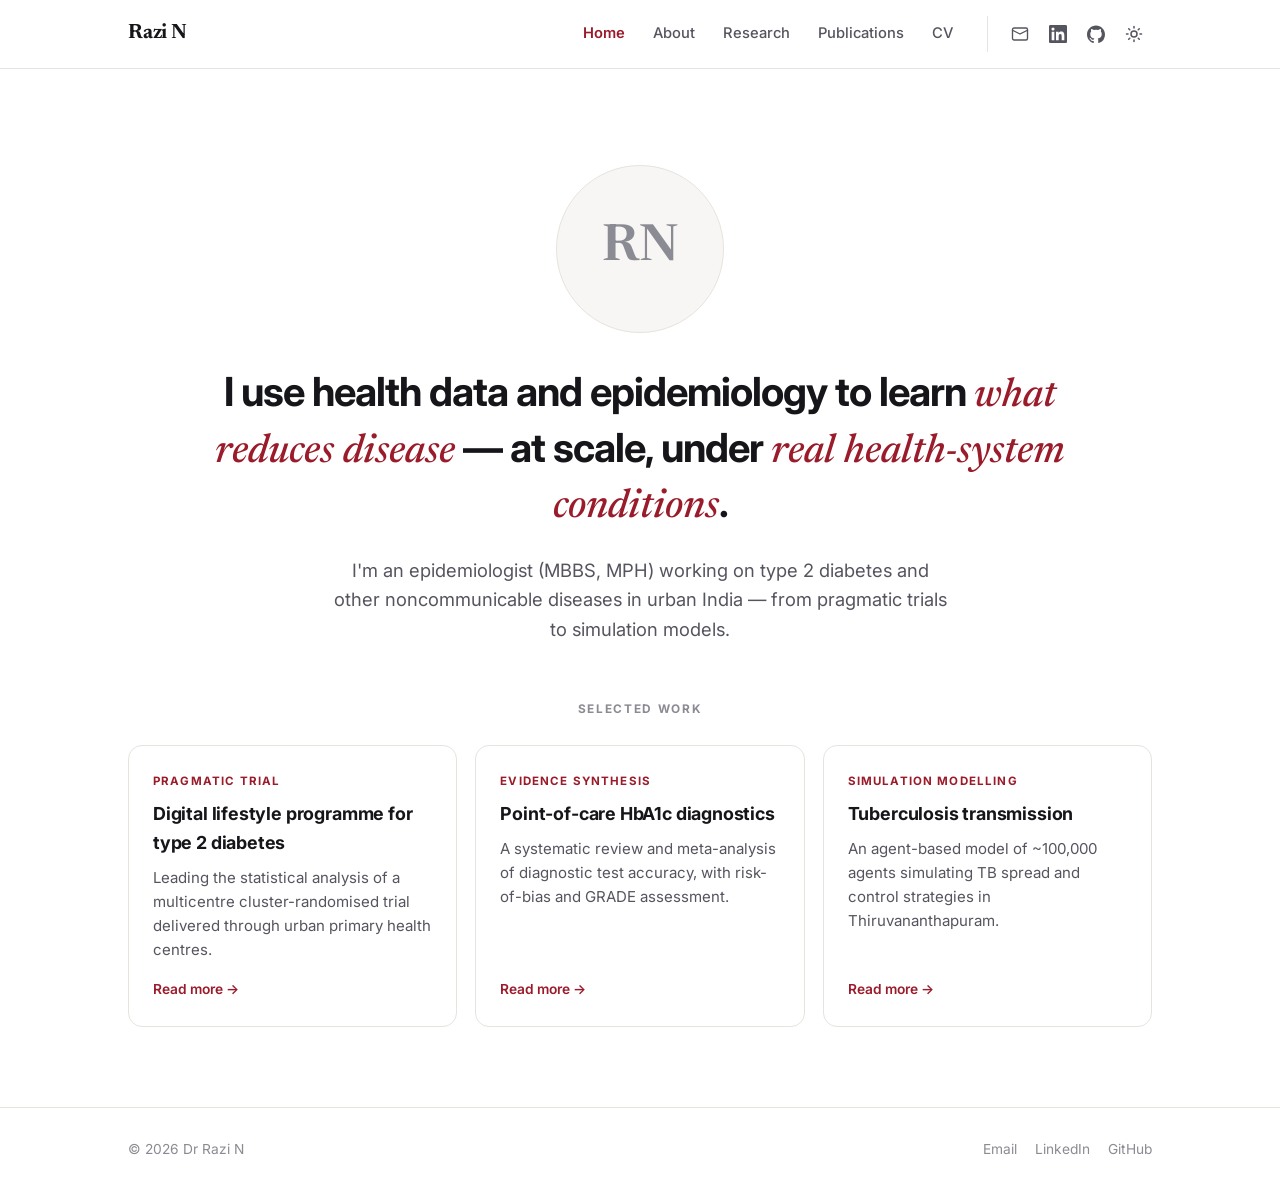
==== index.html @ 931552a4 "Add personal academic website for GitHub Pages" ====
<!DOCTYPE html>
<html lang="en">
<head>
  <meta charset="UTF-8" />
  <meta name="viewport" content="width=device-width, initial-scale=1.0" />
  <title>Dr Razi N — Epidemiologist</title>
  <meta name="description" content="Dr Razi N, MBBS, MPH — epidemiologist working on type 2 diabetes and noncommunicable diseases in urban India: pragmatic trials, evidence synthesis, and simulation modelling." />
  <meta property="og:title" content="Dr Razi N — Epidemiologist" />
  <meta property="og:description" content="I use health data and epidemiology to learn what reduces disease at scale." />
  <meta property="og:type" content="website" />
  <link rel="preconnect" href="https://fonts.googleapis.com" />
  <link rel="preconnect" href="https://fonts.gstatic.com" crossorigin />
  <link href="https://fonts.googleapis.com/css2?family=Inter:wght@400;500;600;700&family=Newsreader:ital,opsz,wght@0,6..72,400;0,6..72,500;0,6..72,600;0,6..72,700;1,6..72,400;1,6..72,500&display=swap" rel="stylesheet" />
  <link rel="stylesheet" href="styles.css" />
</head>
<body>
  <header class="topbar">
    <div class="topbar__inner container">
      <a class="brand" href="index.html">Razi&nbsp;N</a>
      <div class="navwrap" id="navwrap">
        <nav class="mainnav" aria-label="Primary">
          <a href="index.html" aria-current="page">Home</a>
          <a href="about.html">About</a>
          <a href="research.html">Research</a>
          <a href="publications.html">Publications</a>
          <a href="cv.html">CV</a>
        </nav>
        <div class="socials">
          <a href="mailto:razinoushad@outlook.com" aria-label="Email"><svg viewBox="0 0 24 24" width="18" height="18" fill="none" stroke="currentColor" stroke-width="1.8" stroke-linecap="round" stroke-linejoin="round"><rect x="2" y="4" width="20" height="16" rx="2"/><path d="m22 7-10 5L2 7"/></svg></a>
          <a href="https://www.linkedin.com/in/razinoushad" target="_blank" rel="noopener" aria-label="LinkedIn"><svg viewBox="0 0 24 24" width="18" height="18" fill="currentColor"><path d="M20.45 20.45h-3.56v-5.57c0-1.33-.02-3.04-1.85-3.04-1.85 0-2.14 1.45-2.14 2.94v5.67H9.35V9h3.41v1.56h.05c.48-.9 1.63-1.85 3.36-1.85 3.6 0 4.27 2.37 4.27 5.45v6.29zM5.34 7.43a2.06 2.06 0 1 1 0-4.13 2.06 2.06 0 0 1 0 4.13zM7.12 20.45H3.55V9h3.57v11.45zM22.22 0H1.77C.79 0 0 .77 0 1.72v20.56C0 23.23.79 24 1.77 24h20.45c.98 0 1.78-.77 1.78-1.72V1.72C24 .77 23.2 0 22.22 0z"/></svg></a>
          <a href="https://github.com/razinoushad" target="_blank" rel="noopener" aria-label="GitHub"><svg viewBox="0 0 24 24" width="18" height="18" fill="currentColor"><path d="M12 .5C5.37.5 0 5.87 0 12.5c0 5.3 3.44 9.8 8.21 11.39.6.11.82-.26.82-.58 0-.29-.01-1.04-.02-2.05-3.34.73-4.04-1.61-4.04-1.61-.55-1.39-1.33-1.76-1.33-1.76-1.09-.74.08-.73.08-.73 1.2.09 1.84 1.24 1.84 1.24 1.07 1.83 2.81 1.3 3.5.99.11-.78.42-1.3.76-1.6-2.67-.3-5.47-1.33-5.47-5.93 0-1.31.47-2.38 1.24-3.22-.12-.3-.54-1.52.12-3.18 0 0 1.01-.32 3.3 1.23a11.5 11.5 0 0 1 6.01 0c2.29-1.55 3.3-1.23 3.3-1.23.66 1.66.24 2.88.12 3.18.77.84 1.23 1.91 1.23 3.22 0 4.61-2.8 5.63-5.48 5.92.43.37.81 1.1.81 2.22 0 1.61-.01 2.9-.01 3.29 0 .32.21.7.82.58A12.01 12.01 0 0 0 24 12.5C24 5.87 18.63.5 12 .5z"/></svg></a>
          <button class="theme-toggle" id="themeToggle" aria-label="Toggle dark mode">
            <svg class="theme-toggle__sun" viewBox="0 0 24 24" width="18" height="18" fill="none" stroke="currentColor" stroke-width="2" stroke-linecap="round" stroke-linejoin="round"><circle cx="12" cy="12" r="4"/><path d="M12 2v2M12 20v2M4.93 4.93l1.41 1.41M17.66 17.66l1.41 1.41M2 12h2M20 12h2M6.34 17.66l-1.41 1.41M19.07 4.93l-1.41 1.41"/></svg>
            <svg class="theme-toggle__moon" viewBox="0 0 24 24" width="18" height="18" fill="none" stroke="currentColor" stroke-width="2" stroke-linecap="round" stroke-linejoin="round"><path d="M21 12.79A9 9 0 1 1 11.21 3 7 7 0 0 0 21 12.79z"/></svg>
          </button>
        </div>
      </div>
      <button class="nav-burger" id="navBurger" aria-label="Menu" aria-expanded="false"><span></span><span></span><span></span></button>
    </div>
  </header>

  <main>
    <section class="hero container">
      <!-- Photo: drop a file named photo.jpg into this folder; it appears automatically (shown in grayscale). -->
      <div class="hero__photo is-empty" id="heroPhoto">
        <img src="photo.jpg" alt="Dr Razi N"
             onerror="this.remove();document.getElementById('heroPhoto').classList.add('is-empty')"
             onload="document.getElementById('heroPhoto').classList.remove('is-empty')" />
        <span class="hero__photo-initials" aria-hidden="true">RN</span>
      </div>
      <h1 class="hero__tagline">
        I use health data and epidemiology to learn
        <span class="em">what reduces disease</span> — at scale, under
        <span class="em">real health-system conditions</span>.
      </h1>
      <p class="hero__sub">
        I'm an epidemiologist (MBBS, MPH) working on type&nbsp;2 diabetes and other
        noncommunicable diseases in urban India — from pragmatic trials to
        simulation models.
      </p>
    </section>

    <section class="featured container">
      <p class="featured__label">Selected work</p>
      <div class="cards">
        <a class="card" href="research.html#trial">
          <span class="card__kicker">Pragmatic trial</span>
          <span class="card__title">Digital lifestyle programme for type 2 diabetes</span>
          <span class="card__desc">Leading the statistical analysis of a multicentre cluster-randomised trial delivered through urban primary health centres.</span>
          <span class="card__more">Read more →</span>
        </a>
        <a class="card" href="research.html#diagnostics">
          <span class="card__kicker">Evidence synthesis</span>
          <span class="card__title">Point-of-care HbA1c diagnostics</span>
          <span class="card__desc">A systematic review and meta-analysis of diagnostic test accuracy, with risk-of-bias and GRADE assessment.</span>
          <span class="card__more">Read more →</span>
        </a>
        <a class="card" href="research.html#tb">
          <span class="card__kicker">Simulation modelling</span>
          <span class="card__title">Tuberculosis transmission</span>
          <span class="card__desc">An agent-based model of ~100,000 agents simulating TB spread and control strategies in Thiruvananthapuram.</span>
          <span class="card__more">Read more →</span>
        </a>
      </div>
    </section>
  </main>

  <footer class="footer">
    <div class="footer__inner container">
      <span>© <span id="year"></span> Dr Razi N</span>
      <div class="footer__links">
        <a href="mailto:razinoushad@outlook.com">Email</a>
        <a href="https://www.linkedin.com/in/razinoushad" target="_blank" rel="noopener">LinkedIn</a>
        <a href="https://github.com/razinoushad" target="_blank" rel="noopener">GitHub</a>
      </div>
    </div>
  </footer>

  <script src="script.js"></script>
</body>
</html>
---- styles.css ----
/* ============================================================
   Dr Razi N — CV site · Theme 3 "Scholar" (multi-page)
   Editorial, monochrome + crimson accent. Black-on-white.
   Shared across index / about / research / publications / cv.
   ============================================================ */

:root {
  --accent: #9a1c2b;          /* scholarly crimson */
  --accent-strong: #7c1622;

  --bg: #ffffff;
  --surface: #ffffff;
  --panel: #f7f6f4;
  --border: #e7e4df;
  --rule: #1a1a1a;            /* strong editorial rule */
  --text: #16161a;
  --text-muted: #55555f;
  --text-faint: #8b8b93;

  --maxw: 1080px;
  --readw: 760px;

  --sans: "Inter", -apple-system, BlinkMacSystemFont, "Segoe UI", Roboto, Arial, sans-serif;
  --serif: "Newsreader", Georgia, "Times New Roman", serif;
}

:root[data-theme="dark"] {
  --accent: #e5808b;
  --accent-strong: #f0a3ac;

  --bg: #0d0d0f;
  --surface: #121215;
  --panel: #17171b;
  --border: #26262c;
  --rule: #e8e8ea;
  --text: #ececee;
  --text-muted: #a6a6ae;
  --text-faint: #6f6f78;
}

*,*::before,*::after { box-sizing: border-box; }

html { scroll-behavior: smooth; scroll-padding-top: 90px; }

body {
  margin: 0;
  font-family: var(--sans);
  background: var(--bg);
  color: var(--text);
  line-height: 1.6;
  font-size: 16px;
  -webkit-font-smoothing: antialiased;
  text-rendering: optimizeLegibility;
  transition: background 0.3s ease, color 0.3s ease;
}

h1,h2,h3,h4 { margin: 0; line-height: 1.15; font-weight: 700; }
p { margin: 0; }
ul,ol { margin: 0; padding: 0; list-style: none; }
a { color: inherit; text-decoration: none; }
em { font-style: italic; }

.container { width: 100%; max-width: var(--maxw); margin-inline: auto; padding-inline: 28px; }
.reading { max-width: var(--readw); }
.muted { color: var(--text-faint); }
.accent { color: var(--accent); }

/* ---------- Top bar ---------- */
.topbar {
  position: sticky;
  top: 0;
  z-index: 50;
  background: color-mix(in srgb, var(--bg) 85%, transparent);
  backdrop-filter: saturate(180%) blur(12px);
  border-bottom: 1px solid var(--border);
}
.topbar__inner {
  height: 68px;
  display: flex;
  align-items: center;
  justify-content: space-between;
  gap: 20px;
}
.brand {
  font-family: var(--serif);
  font-size: 1.3rem;
  font-weight: 700;
  letter-spacing: -0.01em;
  white-space: nowrap;
}
.brand:hover { color: var(--accent); }

.navwrap { display: flex; align-items: center; gap: 22px; }
.mainnav { display: flex; gap: 4px; }
.mainnav a {
  padding: 8px 12px;
  font-size: 0.92rem;
  font-weight: 500;
  color: var(--text-muted);
  border-radius: 7px;
  transition: color 0.15s ease, background 0.15s ease;
}
.mainnav a:hover { color: var(--text); }
.mainnav a[aria-current="page"] { color: var(--accent); font-weight: 600; }

.socials { display: flex; align-items: center; gap: 2px; padding-left: 14px; border-left: 1px solid var(--border); }
.socials a, .theme-toggle {
  display: grid;
  place-items: center;
  width: 36px;
  height: 36px;
  border-radius: 8px;
  color: var(--text-muted);
  background: transparent;
  border: none;
  cursor: pointer;
  transition: color 0.15s ease, background 0.15s ease;
}
.socials a:hover, .theme-toggle:hover { color: var(--accent); background: var(--panel); }
.theme-toggle__moon { display: none; }
:root[data-theme="dark"] .theme-toggle__sun { display: none; }
:root[data-theme="dark"] .theme-toggle__moon { display: block; }

.nav-burger {
  display: none;
  width: 40px; height: 40px;
  flex-direction: column; gap: 5px;
  align-items: center; justify-content: center;
  background: transparent; border: 1px solid var(--border); border-radius: 8px; cursor: pointer;
}
.nav-burger span { width: 18px; height: 2px; background: var(--text); border-radius: 2px; transition: transform .25s, opacity .2s; }
.nav-burger[aria-expanded="true"] span:nth-child(1){ transform: translateY(7px) rotate(45deg); }
.nav-burger[aria-expanded="true"] span:nth-child(2){ opacity: 0; }
.nav-burger[aria-expanded="true"] span:nth-child(3){ transform: translateY(-7px) rotate(-45deg); }

/* ---------- Hero (home) ---------- */
.hero { padding: clamp(48px, 9vw, 96px) 0 clamp(32px, 5vw, 56px); text-align: center; }
.hero__photo {
  width: clamp(130px, 22vw, 168px);
  height: clamp(130px, 22vw, 168px);
  margin: 0 auto 34px;
  border-radius: 50%;
  overflow: hidden;
  position: relative;
  background: var(--panel);
  border: 1px solid var(--border);
}
.hero__photo img { width: 100%; height: 100%; object-fit: cover; filter: grayscale(100%) contrast(1.02); transition: filter 0.4s ease; }
.hero__photo:hover img { filter: grayscale(0%); }
.hero__photo-initials {
  display: none;
  position: absolute; inset: 0;
  align-items: center; justify-content: center;
  font-family: var(--serif); font-size: 3.2rem; font-weight: 600; color: var(--text-faint);
}
.hero__photo.is-empty .hero__photo-initials { display: flex; }

.hero__tagline {
  font-size: clamp(1.5rem, 3.8vw, 2.5rem);
  font-weight: 700;
  letter-spacing: -0.025em;
  line-height: 1.24;
  max-width: 860px;
  margin-inline: auto;
}
.hero__tagline .em {
  font-family: var(--serif);
  font-weight: 500;
  font-style: italic;
  color: var(--accent);
  letter-spacing: 0;
}
.hero__sub {
  margin-top: 22px;
  color: var(--text-muted);
  font-size: clamp(1rem, 2vw, 1.15rem);
  max-width: 620px;
  margin-inline: auto;
}

/* ---------- Featured cards (home) ---------- */
.featured { padding-bottom: clamp(40px, 7vw, 80px); }
.featured__label {
  font-size: 0.74rem; font-weight: 700; letter-spacing: 0.14em; text-transform: uppercase;
  color: var(--text-faint); text-align: center; margin-bottom: 26px;
}
.cards { display: grid; grid-template-columns: repeat(auto-fit, minmax(230px, 1fr)); gap: 18px; }
.card {
  display: flex; flex-direction: column;
  padding: 26px 24px;
  background: var(--surface);
  border: 1px solid var(--border);
  border-radius: 14px;
  transition: transform 0.18s ease, border-color 0.18s ease, box-shadow 0.18s ease;
}
.card:hover { transform: translateY(-3px); border-color: var(--accent); box-shadow: 0 16px 40px -24px rgba(0,0,0,.35); }
.card__kicker { font-size: 0.72rem; font-weight: 700; letter-spacing: 0.1em; text-transform: uppercase; color: var(--accent); margin-bottom: 10px; }
.card__title { font-size: 1.12rem; font-weight: 700; letter-spacing: -0.01em; margin-bottom: 8px; }
.card__desc { color: var(--text-muted); font-size: 0.94rem; flex: 1; }
.card__more { margin-top: 16px; font-size: 0.86rem; font-weight: 600; color: var(--accent); }

/* ---------- Page header (interior pages) ---------- */
.page-header { padding: clamp(40px, 7vw, 72px) 0 clamp(20px, 3vw, 34px); border-bottom: 2px solid var(--rule); margin-bottom: 40px; }
.page-header__kicker { font-size: 0.76rem; font-weight: 700; letter-spacing: 0.14em; text-transform: uppercase; color: var(--accent); margin-bottom: 14px; }
.page-header__title { font-family: var(--serif); font-size: clamp(2.1rem, 5.5vw, 3.1rem); font-weight: 700; letter-spacing: -0.02em; }
.page-header__lead { margin-top: 16px; color: var(--text-muted); font-size: 1.1rem; max-width: var(--readw); }

.page-main { padding-bottom: 80px; }

/* ---------- Prose ---------- */
.prose p { color: var(--text-muted); font-size: 1.06rem; margin-bottom: 20px; max-width: var(--readw); }
.prose p:last-child { margin-bottom: 0; }
.prose a { color: var(--accent); text-decoration: underline; text-underline-offset: 3px; text-decoration-thickness: 1px; }

/* ---------- Generic section ---------- */
.section { margin-top: 52px; }
.section__title {
  font-family: var(--serif);
  font-size: 1.55rem; font-weight: 700; letter-spacing: -0.01em;
  padding-bottom: 12px; margin-bottom: 26px;
  border-bottom: 1px solid var(--border);
}

/* ---------- Research areas ---------- */
.areas { display: grid; gap: 40px; }
.area { display: grid; grid-template-columns: 44px 1fr; gap: 22px; scroll-margin-top: 90px; }
.area__num { font-family: var(--serif); font-size: 1.6rem; font-weight: 600; color: var(--accent); line-height: 1; padding-top: 4px; }
.area__title { font-size: 1.3rem; font-weight: 700; letter-spacing: -0.01em; margin-bottom: 4px; }
.area__meta { color: var(--accent); font-weight: 600; font-size: 0.86rem; margin-bottom: 12px; }
.area__body p { color: var(--text-muted); font-size: 1rem; margin-bottom: 12px; }
.area__body p:last-child { margin-bottom: 0; }
.tags { display: flex; flex-wrap: wrap; gap: 8px; margin-top: 14px; }
.tags li { font-size: 0.8rem; font-weight: 500; color: var(--text-muted); background: var(--panel); border: 1px solid var(--border); border-radius: 999px; padding: 5px 12px; }

/* ---------- Publications ---------- */
.pub-group { margin-bottom: 40px; }
.pub-group__label { font-size: 0.76rem; font-weight: 700; letter-spacing: 0.1em; text-transform: uppercase; color: var(--accent); margin-bottom: 18px; }
.pub-list { display: grid; gap: 22px; }
.pub {
  display: grid; grid-template-columns: 34px 1fr; gap: 14px;
  padding-bottom: 22px; border-bottom: 1px solid var(--border);
}
.pub:last-child { border-bottom: none; padding-bottom: 0; }
.pub__idx { font-family: var(--serif); font-size: 1.05rem; color: var(--text-faint); padding-top: 1px; }
.pub__cite { color: var(--text-muted); font-size: 1rem; line-height: 1.55; }
.pub__cite strong { color: var(--text); font-weight: 700; }
.pub__cite .journal { font-style: italic; }
.pub__year { color: var(--text-faint); }

/* ---------- CV page ---------- */
.cv-actions { display: flex; flex-wrap: wrap; gap: 12px; margin-bottom: 8px; }
.btn {
  display: inline-flex; align-items: center; gap: 8px;
  padding: 11px 20px; border-radius: 9px; font-weight: 600; font-size: 0.9rem;
  border: 1px solid var(--rule); color: var(--text); background: transparent; cursor: pointer;
  transition: background 0.15s, color 0.15s, transform 0.15s;
}
.btn:hover { background: var(--rule); color: var(--bg); transform: translateY(-1px); }

.cv-item { display: grid; gap: 3px; margin-bottom: 26px; }
.cv-item:last-child { margin-bottom: 0; }
.cv-item__head { display: flex; justify-content: space-between; align-items: baseline; gap: 16px; flex-wrap: wrap; }
.cv-item__role { font-size: 1.1rem; font-weight: 700; }
.cv-item__date { font-size: 0.82rem; font-weight: 600; color: var(--text-faint); white-space: nowrap; font-variant-numeric: tabular-nums; }
.cv-item__org { color: var(--accent); font-weight: 600; font-size: 0.94rem; }
.cv-item__bullets { margin-top: 10px; display: grid; gap: 8px; }
.cv-item__bullets li { position: relative; padding-left: 18px; color: var(--text-muted); font-size: 0.96rem; }
.cv-item__bullets li::before { content: ""; position: absolute; left: 2px; top: 10px; width: 5px; height: 5px; background: var(--accent); border-radius: 50%; }

.skills-grid { display: grid; gap: 16px; }
.skills-grid > div { display: grid; grid-template-columns: 100px 1fr; gap: 18px; align-items: start; }
.skills-grid dt { font-size: 0.74rem; font-weight: 700; letter-spacing: 0.08em; text-transform: uppercase; color: var(--text-faint); padding-top: 3px; }
.skills-grid dd { margin: 0; color: var(--text-muted); font-size: 0.96rem; }

/* ---------- Footer ---------- */
.footer { border-top: 1px solid var(--border); padding: 30px 0; margin-top: auto; }
.footer__inner { display: flex; flex-wrap: wrap; justify-content: space-between; gap: 12px; color: var(--text-faint); font-size: 0.86rem; }
.footer__links { display: flex; gap: 18px; }
.footer__links a:hover { color: var(--accent); }

body { display: flex; flex-direction: column; min-height: 100vh; }
.page-main, main { flex: 1; }

/* ---------- Responsive ---------- */
@media (max-width: 760px) {
  .nav-burger { display: flex; }
  .navwrap {
    position: absolute; top: 68px; left: 0; right: 0;
    flex-direction: column; align-items: stretch; gap: 0;
    background: var(--bg); border-bottom: 1px solid var(--border);
    padding: 10px 16px 16px;
    transform: translateY(-8px); opacity: 0; pointer-events: none;
    transition: opacity .2s, transform .2s;
    box-shadow: 0 20px 40px -24px rgba(0,0,0,.4);
  }
  .navwrap.is-open { transform: translateY(0); opacity: 1; pointer-events: auto; }
  .mainnav { flex-direction: column; }
  .mainnav a { padding: 12px; font-size: 1rem; }
  .socials { padding-left: 0; border-left: none; border-top: 1px solid var(--border); margin-top: 6px; padding-top: 6px; }
  .area { grid-template-columns: 1fr; gap: 6px; }
  .area__num { display: none; }
  .cv-item__head { gap: 2px; }
}

@media (prefers-reduced-motion: reduce) {
  html { scroll-behavior: auto; }
  * { transition: none !important; }
}
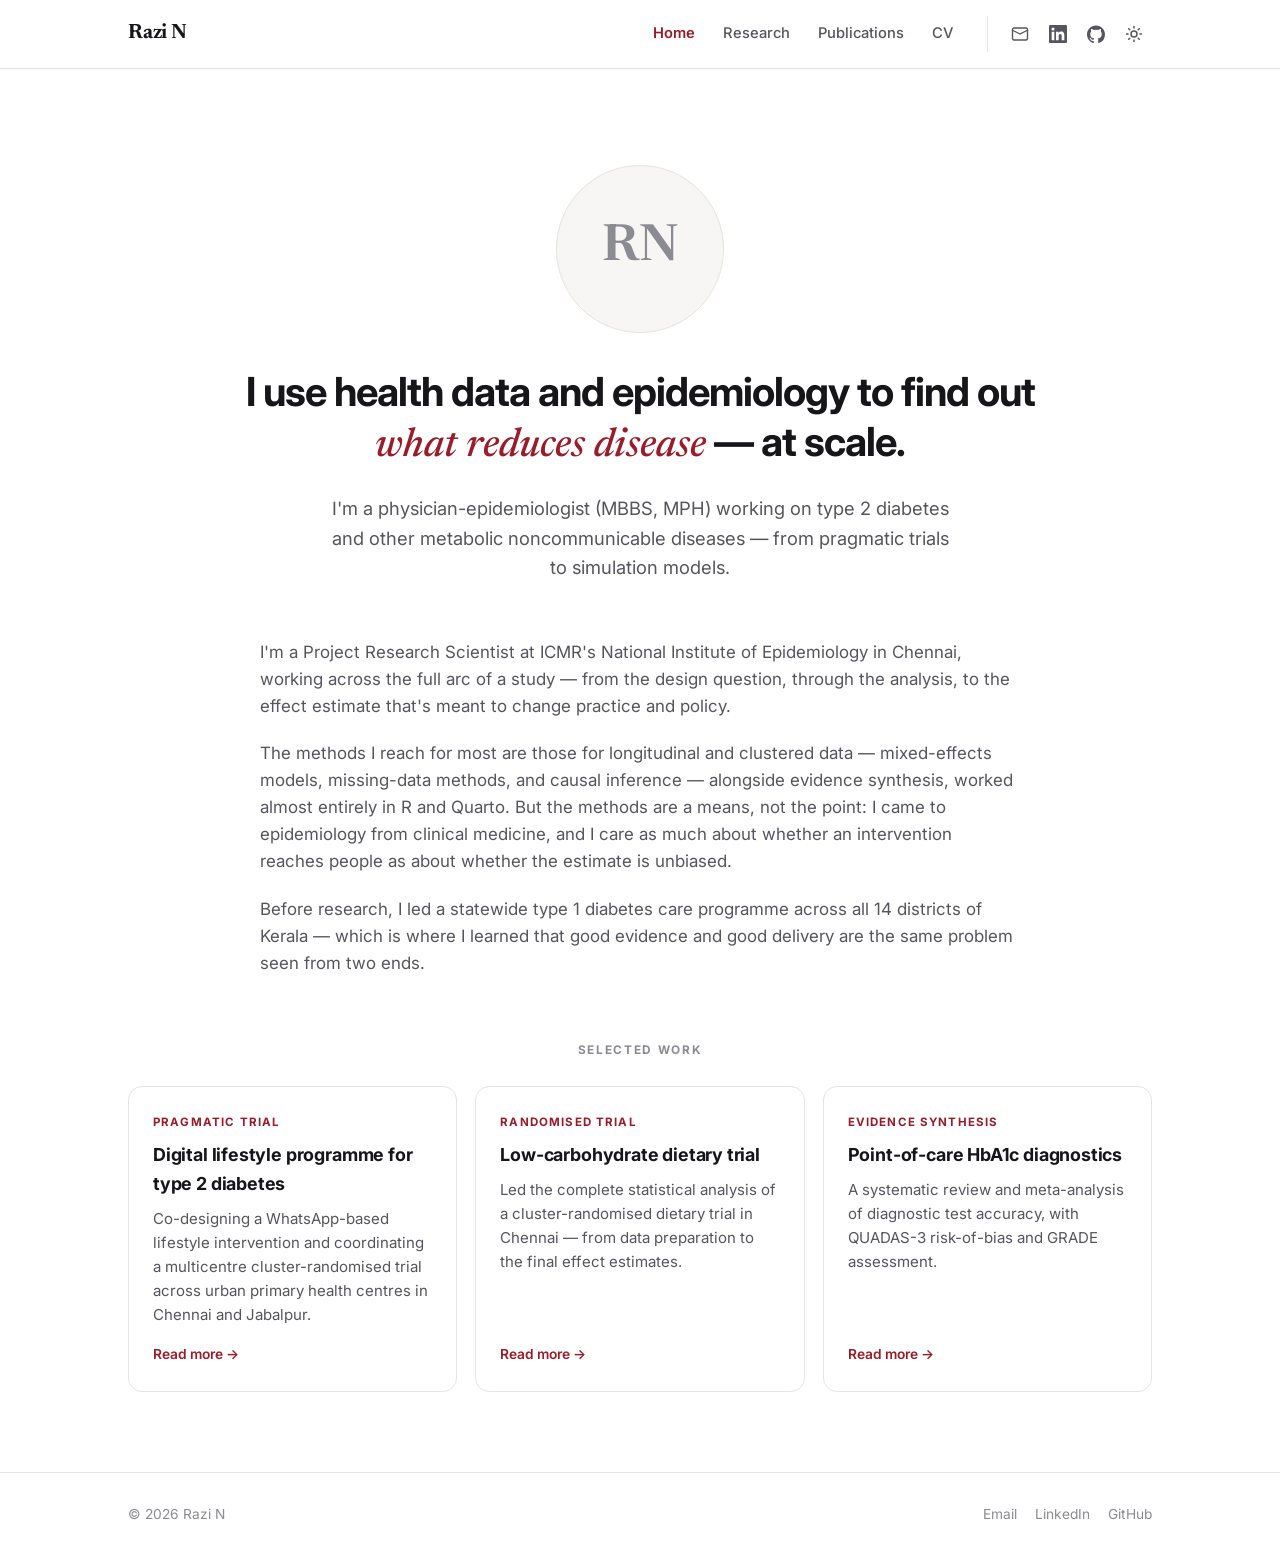
==== commit 1d461401: "Revamp site content from updated CV; default light mode, roomier mobile padding" ====
--- a/index.html
+++ b/index.html
@@ -3,9 +3,9 @@
 <head>
   <meta charset="UTF-8" />
   <meta name="viewport" content="width=device-width, initial-scale=1.0" />
-  <title>Dr Razi N — Epidemiologist</title>
-  <meta name="description" content="Dr Razi N, MBBS, MPH — epidemiologist working on type 2 diabetes and noncommunicable diseases in urban India: pragmatic trials, evidence synthesis, and simulation modelling." />
-  <meta property="og:title" content="Dr Razi N — Epidemiologist" />
+  <title>Dr Razi N — Physician-epidemiologist</title>
+  <meta name="description" content="Dr Razi N, MBBS, MPH — physician-epidemiologist working on type 2 diabetes and other metabolic noncommunicable diseases in urban India: pragmatic trials, evidence synthesis, and simulation modelling." />
+  <meta property="og:title" content="Dr Razi N — Physician-epidemiologist" />
   <meta property="og:description" content="I use health data and epidemiology to learn what reduces disease at scale." />
   <meta property="og:type" content="website" />
   <link rel="preconnect" href="https://fonts.googleapis.com" />
@@ -20,7 +20,6 @@
       <div class="navwrap" id="navwrap">
         <nav class="mainnav" aria-label="Primary">
           <a href="index.html" aria-current="page">Home</a>
-          <a href="about.html">About</a>
           <a href="research.html">Research</a>
           <a href="publications.html">Publications</a>
           <a href="cv.html">CV</a>
@@ -49,36 +48,59 @@
         <span class="hero__photo-initials" aria-hidden="true">RN</span>
       </div>
       <h1 class="hero__tagline">
-        I use health data and epidemiology to learn
-        <span class="em">what reduces disease</span> — at scale, under
-        <span class="em">real health-system conditions</span>.
+        I use health data and epidemiology to find out
+        <span class="em">what reduces disease</span> — at scale.
       </h1>
       <p class="hero__sub">
-        I'm an epidemiologist (MBBS, MPH) working on type&nbsp;2 diabetes and other
-        noncommunicable diseases in urban India — from pragmatic trials to
-        simulation models.
+        I'm a physician-epidemiologist (MBBS, MPH) working on type&nbsp;2 diabetes and
+        other metabolic noncommunicable diseases — from pragmatic trials to simulation
+        models.
       </p>
+    </section>
+
+    <section class="container" style="padding-bottom: clamp(36px, 6vw, 64px);">
+      <div class="prose reading" style="margin-inline: auto;">
+        <p>
+          I'm a Project Research Scientist at ICMR's National Institute of Epidemiology
+          in Chennai, working across the full arc of a study — from the design question,
+          through the analysis, to the effect estimate that's meant to change practice
+          and policy.
+        </p>
+        <p>
+          The methods I reach for most are those for longitudinal and clustered data —
+          mixed-effects models, missing-data methods, and causal inference — alongside
+          evidence synthesis, worked almost entirely in R and Quarto. But the methods are
+          a means, not the point: I came to epidemiology from clinical medicine, and I
+          care as much about whether an intervention reaches people as about whether the
+          estimate is unbiased.
+        </p>
+        <p>
+          Before research, I led a statewide type&nbsp;1 diabetes care programme across all
+          14 districts of Kerala — which is where I learned that good evidence and good
+          delivery are the same problem seen from two ends.
+        </p>
+      </div>
     </section>
 
     <section class="featured container">
       <p class="featured__label">Selected work</p>
       <div class="cards">
-        <a class="card" href="research.html#trial">
+        <a class="card" href="research.html#dpci">
           <span class="card__kicker">Pragmatic trial</span>
           <span class="card__title">Digital lifestyle programme for type 2 diabetes</span>
-          <span class="card__desc">Leading the statistical analysis of a multicentre cluster-randomised trial delivered through urban primary health centres.</span>
+          <span class="card__desc">Co-designing a WhatsApp-based lifestyle intervention and coordinating a multicentre cluster-randomised trial across urban primary health centres in Chennai and Jabalpur.</span>
           <span class="card__more">Read more →</span>
         </a>
-        <a class="card" href="research.html#diagnostics">
+        <a class="card" href="research.html#lowcarb">
+          <span class="card__kicker">Randomised trial</span>
+          <span class="card__title">Low-carbohydrate dietary trial</span>
+          <span class="card__desc">Led the complete statistical analysis of a cluster-randomised dietary trial in Chennai — from data preparation to the final effect estimates.</span>
+          <span class="card__more">Read more →</span>
+        </a>
+        <a class="card" href="research.html#hba1c">
           <span class="card__kicker">Evidence synthesis</span>
           <span class="card__title">Point-of-care HbA1c diagnostics</span>
-          <span class="card__desc">A systematic review and meta-analysis of diagnostic test accuracy, with risk-of-bias and GRADE assessment.</span>
-          <span class="card__more">Read more →</span>
-        </a>
-        <a class="card" href="research.html#tb">
-          <span class="card__kicker">Simulation modelling</span>
-          <span class="card__title">Tuberculosis transmission</span>
-          <span class="card__desc">An agent-based model of ~100,000 agents simulating TB spread and control strategies in Thiruvananthapuram.</span>
+          <span class="card__desc">A systematic review and meta-analysis of diagnostic test accuracy, with QUADAS-3 risk-of-bias and GRADE assessment.</span>
           <span class="card__more">Read more →</span>
         </a>
       </div>
@@ -87,7 +109,7 @@
 
   <footer class="footer">
     <div class="footer__inner container">
-      <span>© <span id="year"></span> Dr Razi N</span>
+      <span>© <span id="year"></span> Razi N</span>
       <div class="footer__links">
         <a href="mailto:razinoushad@outlook.com">Email</a>
         <a href="https://www.linkedin.com/in/razinoushad" target="_blank" rel="noopener">LinkedIn</a>
--- a/styles.css
+++ b/styles.css
@@ -263,6 +263,8 @@
 .cv-item__role { font-size: 1.1rem; font-weight: 700; }
 .cv-item__date { font-size: 0.82rem; font-weight: 600; color: var(--text-faint); white-space: nowrap; font-variant-numeric: tabular-nums; }
 .cv-item__org { color: var(--accent); font-weight: 600; font-size: 0.94rem; }
+.cv-item__thesis { margin-top: 6px; color: var(--text-muted); font-size: 0.96rem; }
+.cv-item__thesis strong { color: var(--text); font-weight: 600; }
 .cv-item__bullets { margin-top: 10px; display: grid; gap: 8px; }
 .cv-item__bullets li { position: relative; padding-left: 18px; color: var(--text-muted); font-size: 0.96rem; }
 .cv-item__bullets li::before { content: ""; position: absolute; left: 2px; top: 10px; width: 5px; height: 5px; background: var(--accent); border-radius: 50%; }
@@ -283,6 +285,7 @@
 
 /* ---------- Responsive ---------- */
 @media (max-width: 760px) {
+  .container { padding-inline: clamp(28px, 9vw, 40px); }
   .nav-burger { display: flex; }
   .navwrap {
     position: absolute; top: 68px; left: 0; right: 0;
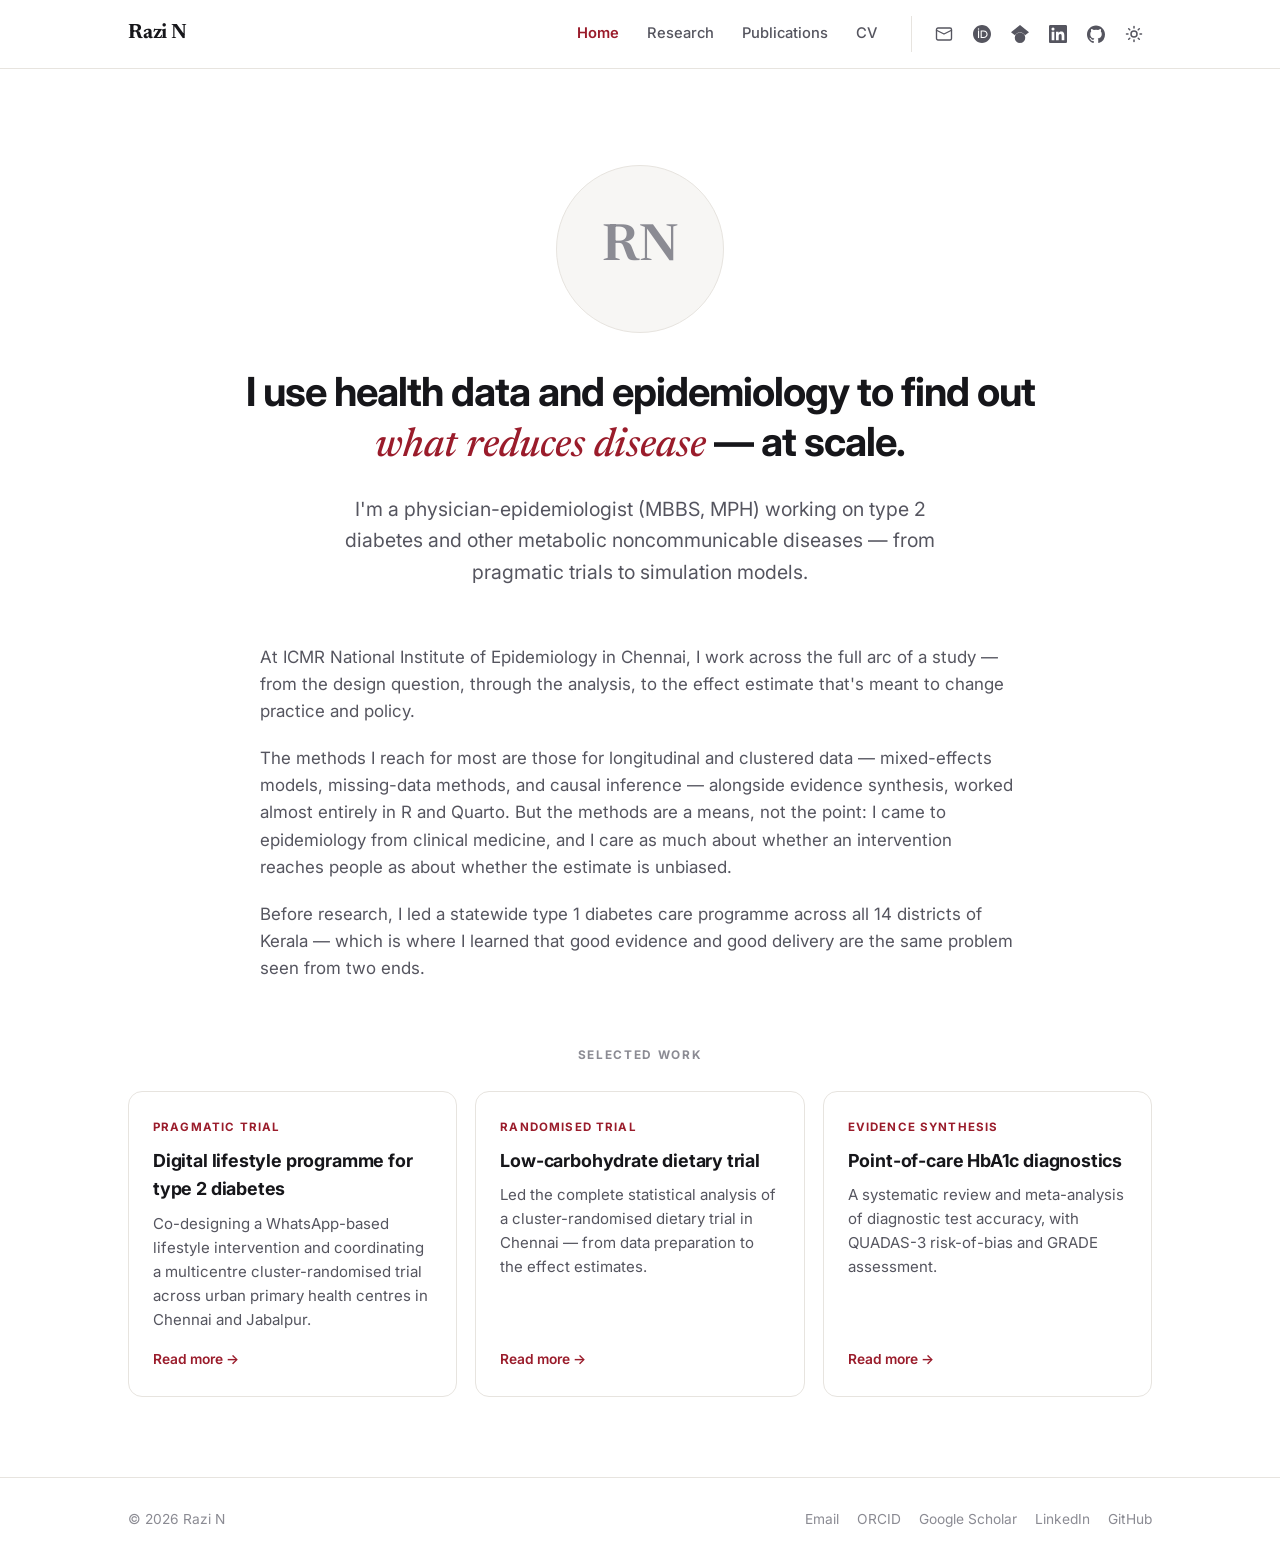
==== commit 1a3a3a5b: "Revamp site; add ORCID/Scholar, favicon, OG tags; light-mode default" ====
--- a/index.html
+++ b/index.html
@@ -4,10 +4,18 @@
   <meta charset="UTF-8" />
   <meta name="viewport" content="width=device-width, initial-scale=1.0" />
   <title>Dr Razi N — Physician-epidemiologist</title>
-  <meta name="description" content="Dr Razi N, MBBS, MPH — physician-epidemiologist working on type 2 diabetes and other metabolic noncommunicable diseases in urban India: pragmatic trials, evidence synthesis, and simulation modelling." />
+  <meta name="description" content="Dr Razi N, MBBS, MPH — physician-epidemiologist working on type 2 diabetes and other metabolic noncommunicable diseases: pragmatic trials, evidence synthesis, and simulation modelling." />
+  <link rel="icon" href="favicon.svg" type="image/svg+xml" />
+  <meta property="og:type" content="website" />
+  <meta property="og:site_name" content="Dr Razi N" />
+  <meta property="og:url" content="https://razinoushad.github.io/" />
   <meta property="og:title" content="Dr Razi N — Physician-epidemiologist" />
-  <meta property="og:description" content="I use health data and epidemiology to learn what reduces disease at scale." />
-  <meta property="og:type" content="website" />
+  <meta property="og:description" content="I use health data and epidemiology to find out what reduces disease — at scale." />
+  <meta property="og:image" content="https://razinoushad.github.io/photo.jpg" />
+  <meta name="twitter:card" content="summary" />
+  <meta name="twitter:title" content="Dr Razi N — Physician-epidemiologist" />
+  <meta name="twitter:description" content="I use health data and epidemiology to find out what reduces disease — at scale." />
+  <meta name="twitter:image" content="https://razinoushad.github.io/photo.jpg" />
   <link rel="preconnect" href="https://fonts.googleapis.com" />
   <link rel="preconnect" href="https://fonts.gstatic.com" crossorigin />
   <link href="https://fonts.googleapis.com/css2?family=Inter:wght@400;500;600;700&family=Newsreader:ital,opsz,wght@0,6..72,400;0,6..72,500;0,6..72,600;0,6..72,700;1,6..72,400;1,6..72,500&display=swap" rel="stylesheet" />
@@ -26,6 +34,8 @@
         </nav>
         <div class="socials">
           <a href="mailto:razinoushad@outlook.com" aria-label="Email"><svg viewBox="0 0 24 24" width="18" height="18" fill="none" stroke="currentColor" stroke-width="1.8" stroke-linecap="round" stroke-linejoin="round"><rect x="2" y="4" width="20" height="16" rx="2"/><path d="m22 7-10 5L2 7"/></svg></a>
+          <a href="https://orcid.org/0009-0008-0237-1207" target="_blank" rel="noopener" aria-label="ORCID"><svg viewBox="0 0 24 24" width="18" height="18" fill="currentColor"><path d="M12 0C5.372 0 0 5.372 0 12s5.372 12 12 12 12-5.372 12-12S18.628 0 12 0zM7.369 4.378c.525 0 .947.431.947.947s-.422.947-.947.947a.95.95 0 0 1-.947-.947c0-.525.422-.947.947-.947zm-.722 3.038h1.444v10.041H6.647V7.416zm3.562 0h3.9c3.712 0 5.344 2.653 5.344 5.025 0 2.578-2.016 5.025-5.325 5.025h-3.919V7.416zm1.444 1.303v7.444h2.297c3.272 0 4.022-2.484 4.022-3.722 0-2.016-1.284-3.722-4.097-3.722h-2.222z"/></svg></a>
+          <a href="https://scholar.google.com/citations?user=PuDg8q0AAAAJ&amp;hl=en" target="_blank" rel="noopener" aria-label="Google Scholar"><svg viewBox="0 0 24 24" width="18" height="18" fill="currentColor"><path d="M5.242 13.769L0 9.5 12 0l12 9.5-5.242 4.269C17.548 11.249 14.978 9.5 12 9.5c-2.977 0-5.548 1.748-6.758 4.269zM12 10a7 7 0 1 0 0 14 7 7 0 0 0 0-14z"/></svg></a>
           <a href="https://www.linkedin.com/in/razinoushad" target="_blank" rel="noopener" aria-label="LinkedIn"><svg viewBox="0 0 24 24" width="18" height="18" fill="currentColor"><path d="M20.45 20.45h-3.56v-5.57c0-1.33-.02-3.04-1.85-3.04-1.85 0-2.14 1.45-2.14 2.94v5.67H9.35V9h3.41v1.56h.05c.48-.9 1.63-1.85 3.36-1.85 3.6 0 4.27 2.37 4.27 5.45v6.29zM5.34 7.43a2.06 2.06 0 1 1 0-4.13 2.06 2.06 0 0 1 0 4.13zM7.12 20.45H3.55V9h3.57v11.45zM22.22 0H1.77C.79 0 0 .77 0 1.72v20.56C0 23.23.79 24 1.77 24h20.45c.98 0 1.78-.77 1.78-1.72V1.72C24 .77 23.2 0 22.22 0z"/></svg></a>
           <a href="https://github.com/razinoushad" target="_blank" rel="noopener" aria-label="GitHub"><svg viewBox="0 0 24 24" width="18" height="18" fill="currentColor"><path d="M12 .5C5.37.5 0 5.87 0 12.5c0 5.3 3.44 9.8 8.21 11.39.6.11.82-.26.82-.58 0-.29-.01-1.04-.02-2.05-3.34.73-4.04-1.61-4.04-1.61-.55-1.39-1.33-1.76-1.33-1.76-1.09-.74.08-.73.08-.73 1.2.09 1.84 1.24 1.84 1.24 1.07 1.83 2.81 1.3 3.5.99.11-.78.42-1.3.76-1.6-2.67-.3-5.47-1.33-5.47-5.93 0-1.31.47-2.38 1.24-3.22-.12-.3-.54-1.52.12-3.18 0 0 1.01-.32 3.3 1.23a11.5 11.5 0 0 1 6.01 0c2.29-1.55 3.3-1.23 3.3-1.23.66 1.66.24 2.88.12 3.18.77.84 1.23 1.91 1.23 3.22 0 4.61-2.8 5.63-5.48 5.92.43.37.81 1.1.81 2.22 0 1.61-.01 2.9-.01 3.29 0 .32.21.7.82.58A12.01 12.01 0 0 0 24 12.5C24 5.87 18.63.5 12 .5z"/></svg></a>
           <button class="theme-toggle" id="themeToggle" aria-label="Toggle dark mode">
@@ -61,10 +71,9 @@
     <section class="container" style="padding-bottom: clamp(36px, 6vw, 64px);">
       <div class="prose reading" style="margin-inline: auto;">
         <p>
-          I'm a Project Research Scientist at ICMR's National Institute of Epidemiology
-          in Chennai, working across the full arc of a study — from the design question,
-          through the analysis, to the effect estimate that's meant to change practice
-          and policy.
+          At ICMR National Institute of Epidemiology in Chennai, I work across the
+          full arc of a study — from the design question, through the analysis, to the
+          effect estimate that's meant to change practice and policy.
         </p>
         <p>
           The methods I reach for most are those for longitudinal and clustered data —
@@ -94,7 +103,7 @@
         <a class="card" href="research.html#lowcarb">
           <span class="card__kicker">Randomised trial</span>
           <span class="card__title">Low-carbohydrate dietary trial</span>
-          <span class="card__desc">Led the complete statistical analysis of a cluster-randomised dietary trial in Chennai — from data preparation to the final effect estimates.</span>
+          <span class="card__desc">Led the complete statistical analysis of a cluster-randomised dietary trial in Chennai — from data preparation to the effect estimates.</span>
           <span class="card__more">Read more →</span>
         </a>
         <a class="card" href="research.html#hba1c">
@@ -112,6 +121,8 @@
       <span>© <span id="year"></span> Razi N</span>
       <div class="footer__links">
         <a href="mailto:razinoushad@outlook.com">Email</a>
+        <a href="https://orcid.org/0009-0008-0237-1207" target="_blank" rel="noopener">ORCID</a>
+        <a href="https://scholar.google.com/citations?user=PuDg8q0AAAAJ&amp;hl=en" target="_blank" rel="noopener">Google Scholar</a>
         <a href="https://www.linkedin.com/in/razinoushad" target="_blank" rel="noopener">LinkedIn</a>
         <a href="https://github.com/razinoushad" target="_blank" rel="noopener">GitHub</a>
       </div>
--- a/styles.css
+++ b/styles.css
@@ -173,7 +173,7 @@
 .hero__sub {
   margin-top: 22px;
   color: var(--text-muted);
-  font-size: clamp(1rem, 2vw, 1.15rem);
+  font-size: clamp(1.08rem, 2.2vw, 1.22rem);
   max-width: 620px;
   margin-inline: auto;
 }
@@ -285,7 +285,7 @@
 
 /* ---------- Responsive ---------- */
 @media (max-width: 760px) {
-  .container { padding-inline: clamp(28px, 9vw, 40px); }
+  .container { padding-inline: clamp(24px, 8vw, 36px); }
   .nav-burger { display: flex; }
   .navwrap {
     position: absolute; top: 68px; left: 0; right: 0;
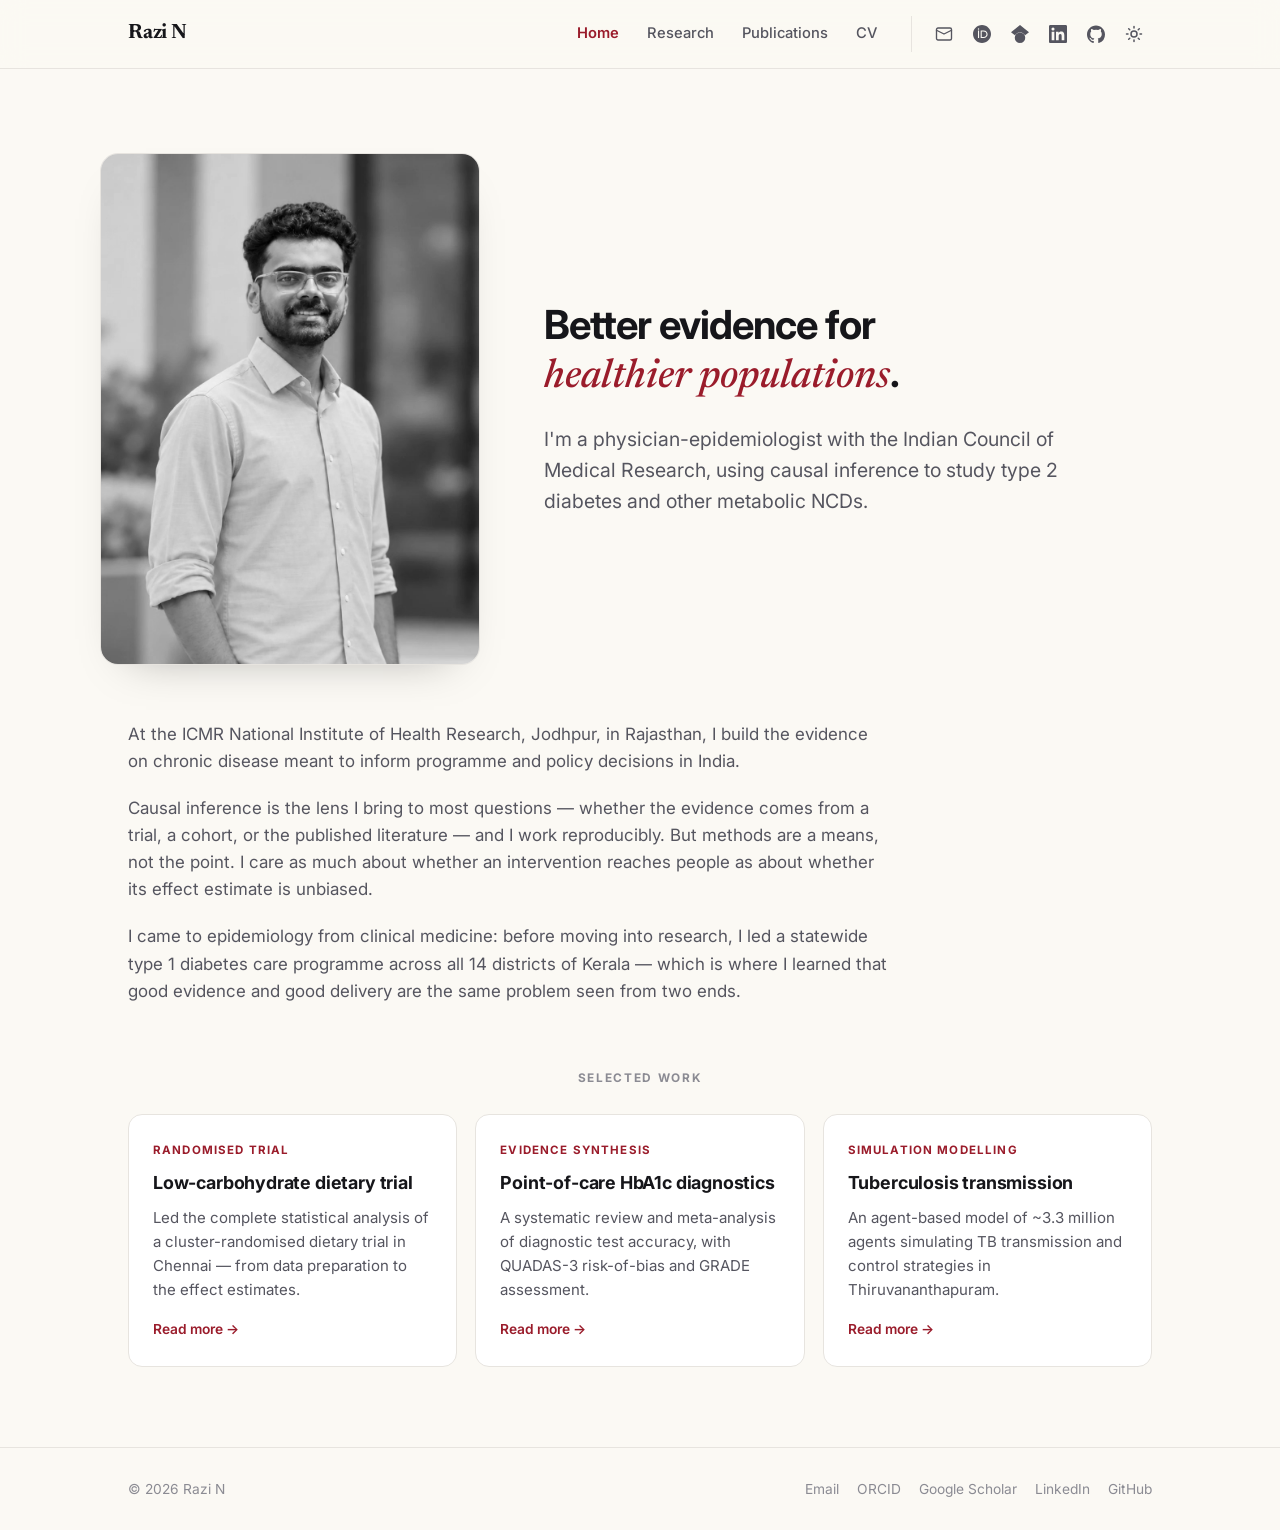
==== commit e2c8ea65: "Update site for ICMR-NIHR move; redesign hero; warm theme Position & content - CV: add Scientist-B (" ====
--- a/index.html
+++ b/index.html
@@ -4,17 +4,17 @@
   <meta charset="UTF-8" />
   <meta name="viewport" content="width=device-width, initial-scale=1.0" />
   <title>Dr Razi N — Physician-epidemiologist</title>
-  <meta name="description" content="Dr Razi N, MBBS, MPH — physician-epidemiologist working on type 2 diabetes and other metabolic noncommunicable diseases: pragmatic trials, evidence synthesis, and simulation modelling." />
+  <meta name="description" content="Dr Razi N, MBBS, MPH — physician-epidemiologist at ICMR-NIHR, Jodhpur, using causal inference to study type 2 diabetes and other metabolic NCDs, from pragmatic trials to simulation models." />
   <link rel="icon" href="favicon.svg" type="image/svg+xml" />
   <meta property="og:type" content="website" />
   <meta property="og:site_name" content="Dr Razi N" />
   <meta property="og:url" content="https://razinoushad.github.io/" />
   <meta property="og:title" content="Dr Razi N — Physician-epidemiologist" />
-  <meta property="og:description" content="I use health data and epidemiology to find out what reduces disease — at scale." />
+  <meta property="og:description" content="Better evidence for healthier populations." />
   <meta property="og:image" content="https://razinoushad.github.io/photo.jpg" />
   <meta name="twitter:card" content="summary" />
   <meta name="twitter:title" content="Dr Razi N — Physician-epidemiologist" />
-  <meta name="twitter:description" content="I use health data and epidemiology to find out what reduces disease — at scale." />
+  <meta name="twitter:description" content="Better evidence for healthier populations." />
   <meta name="twitter:image" content="https://razinoushad.github.io/photo.jpg" />
   <link rel="preconnect" href="https://fonts.googleapis.com" />
   <link rel="preconnect" href="https://fonts.gstatic.com" crossorigin />
@@ -50,43 +50,43 @@
 
   <main>
     <section class="hero container">
-      <!-- Photo: drop a file named photo.jpg into this folder; it appears automatically (shown in grayscale). -->
       <div class="hero__photo is-empty" id="heroPhoto">
-        <img src="photo.jpg" alt="Dr Razi N"
+        <img src="photo.jpg" alt="Razi N"
              onerror="this.remove();document.getElementById('heroPhoto').classList.add('is-empty')"
              onload="document.getElementById('heroPhoto').classList.remove('is-empty')" />
         <span class="hero__photo-initials" aria-hidden="true">RN</span>
       </div>
-      <h1 class="hero__tagline">
-        I use health data and epidemiology to find out
-        <span class="em">what reduces disease</span> — at scale.
-      </h1>
-      <p class="hero__sub">
-        I'm a physician-epidemiologist (MBBS, MPH) working on type&nbsp;2 diabetes and
-        other metabolic noncommunicable diseases — from pragmatic trials to simulation
-        models.
-      </p>
+      <div class="hero__text">
+        <h1 class="hero__tagline">
+          Better evidence for<br>
+          <span class="em">healthier populations</span>.
+        </h1>
+        <p class="hero__sub">
+          I'm a physician-epidemiologist with the Indian Council of Medical Research,
+          using causal inference to study type&nbsp;2 diabetes and other metabolic NCDs.
+        </p>
+      </div>
     </section>
 
     <section class="container" style="padding-bottom: clamp(36px, 6vw, 64px);">
-      <div class="prose reading" style="margin-inline: auto;">
+      <div class="prose reading">
         <p>
-          At ICMR National Institute of Epidemiology in Chennai, I work across the
-          full arc of a study — from the design question, through the analysis, to the
-          effect estimate that's meant to change practice and policy.
+          At the ICMR National Institute of Health Research, Jodhpur, in Rajasthan, I
+          build the evidence on chronic disease meant to inform programme and policy
+          decisions in India.
         </p>
         <p>
-          The methods I reach for most are those for longitudinal and clustered data —
-          mixed-effects models, missing-data methods, and causal inference — alongside
-          evidence synthesis, worked almost entirely in R and Quarto. But the methods are
-          a means, not the point: I came to epidemiology from clinical medicine, and I
-          care as much about whether an intervention reaches people as about whether the
-          estimate is unbiased.
+          Causal inference is the lens I bring to most questions — whether the evidence
+          comes from a trial, a cohort, or the published literature — and I work
+          reproducibly. But methods are a means, not the point. I care as much about
+          whether an intervention reaches people as about whether its effect estimate is
+          unbiased.
         </p>
         <p>
-          Before research, I led a statewide type&nbsp;1 diabetes care programme across all
-          14 districts of Kerala — which is where I learned that good evidence and good
-          delivery are the same problem seen from two ends.
+          I came to epidemiology from clinical medicine: before moving into research, I
+          led a statewide type&nbsp;1 diabetes care programme across all 14 districts of
+          Kerala — which is where I learned that good evidence and good delivery are the
+          same problem seen from two ends.
         </p>
       </div>
     </section>
@@ -94,12 +94,6 @@
     <section class="featured container">
       <p class="featured__label">Selected work</p>
       <div class="cards">
-        <a class="card" href="research.html#dpci">
-          <span class="card__kicker">Pragmatic trial</span>
-          <span class="card__title">Digital lifestyle programme for type 2 diabetes</span>
-          <span class="card__desc">Co-designing a WhatsApp-based lifestyle intervention and coordinating a multicentre cluster-randomised trial across urban primary health centres in Chennai and Jabalpur.</span>
-          <span class="card__more">Read more →</span>
-        </a>
         <a class="card" href="research.html#lowcarb">
           <span class="card__kicker">Randomised trial</span>
           <span class="card__title">Low-carbohydrate dietary trial</span>
@@ -110,6 +104,12 @@
           <span class="card__kicker">Evidence synthesis</span>
           <span class="card__title">Point-of-care HbA1c diagnostics</span>
           <span class="card__desc">A systematic review and meta-analysis of diagnostic test accuracy, with QUADAS-3 risk-of-bias and GRADE assessment.</span>
+          <span class="card__more">Read more →</span>
+        </a>
+        <a class="card" href="research.html#tb">
+          <span class="card__kicker">Simulation modelling</span>
+          <span class="card__title">Tuberculosis transmission</span>
+          <span class="card__desc">An agent-based model of ~3.3 million agents simulating TB transmission and control strategies in Thiruvananthapuram.</span>
           <span class="card__more">Read more →</span>
         </a>
       </div>
--- a/styles.css
+++ b/styles.css
@@ -8,7 +8,7 @@
   --accent: #9a1c2b;          /* scholarly crimson */
   --accent-strong: #7c1622;
 
-  --bg: #ffffff;
+  --bg: #fbf9f4;
   --surface: #ffffff;
   --panel: #f7f6f4;
   --border: #e7e4df;
@@ -134,34 +134,39 @@
 .nav-burger[aria-expanded="true"] span:nth-child(3){ transform: translateY(-7px) rotate(-45deg); }
 
 /* ---------- Hero (home) ---------- */
-.hero { padding: clamp(48px, 9vw, 96px) 0 clamp(32px, 5vw, 56px); text-align: center; }
+.hero {
+  padding: clamp(40px, 7vw, 84px) 0 clamp(32px, 5vw, 56px);
+  display: grid;
+  grid-template-columns: minmax(260px, 380px) 1fr;
+  gap: clamp(32px, 5vw, 64px);
+  align-items: center;
+}
 .hero__photo {
-  width: clamp(130px, 22vw, 168px);
-  height: clamp(130px, 22vw, 168px);
-  margin: 0 auto 34px;
-  border-radius: 50%;
+  width: 100%;
+  aspect-ratio: 932 / 1255;
+  border-radius: 18px;
   overflow: hidden;
   position: relative;
   background: var(--panel);
   border: 1px solid var(--border);
-}
-.hero__photo img { width: 100%; height: 100%; object-fit: cover; filter: grayscale(100%) contrast(1.02); transition: filter 0.4s ease; }
-.hero__photo:hover img { filter: grayscale(0%); }
+  box-shadow: 0 20px 45px -30px rgba(0,0,0,.35);
+}
+.hero__photo img { width: 100%; height: 100%; object-fit: cover; display: block; filter: grayscale(100%) contrast(1.02); transition: filter 0.5s ease; }
+.hero__photo:hover img { filter: none; }
+@media (hover: none) { .hero__photo img { filter: none; } }
 .hero__photo-initials {
   display: none;
   position: absolute; inset: 0;
   align-items: center; justify-content: center;
-  font-family: var(--serif); font-size: 3.2rem; font-weight: 600; color: var(--text-faint);
+  font-family: var(--serif); font-size: 4rem; font-weight: 600; color: var(--text-faint);
 }
 .hero__photo.is-empty .hero__photo-initials { display: flex; }
 
 .hero__tagline {
-  font-size: clamp(1.5rem, 3.8vw, 2.5rem);
+  font-size: clamp(1.6rem, 3.4vw, 2.5rem);
   font-weight: 700;
   letter-spacing: -0.025em;
-  line-height: 1.24;
-  max-width: 860px;
-  margin-inline: auto;
+  line-height: 1.2;
 }
 .hero__tagline .em {
   font-family: var(--serif);
@@ -174,8 +179,7 @@
   margin-top: 22px;
   color: var(--text-muted);
   font-size: clamp(1.08rem, 2.2vw, 1.22rem);
-  max-width: 620px;
-  margin-inline: auto;
+  max-width: 560px;
 }
 
 /* ---------- Featured cards (home) ---------- */
@@ -246,6 +250,7 @@
 .pub__cite strong { color: var(--text); font-weight: 700; }
 .pub__cite .journal { font-style: italic; }
 .pub__year { color: var(--text-faint); }
+.pub__note { display: block; margin-top: 5px; color: var(--text-faint); font-size: 0.85rem; }
 
 /* ---------- CV page ---------- */
 .cv-actions { display: flex; flex-wrap: wrap; gap: 12px; margin-bottom: 8px; }
@@ -286,6 +291,9 @@
 /* ---------- Responsive ---------- */
 @media (max-width: 760px) {
   .container { padding-inline: clamp(24px, 8vw, 36px); }
+  .hero { grid-template-columns: 1fr; gap: 26px; text-align: center; padding-top: clamp(28px, 7vw, 44px); }
+  .hero__photo { width: min(250px, 66%); margin-inline: auto; }
+  .hero__sub { margin-inline: auto; }
   .nav-burger { display: flex; }
   .navwrap {
     position: absolute; top: 68px; left: 0; right: 0;
